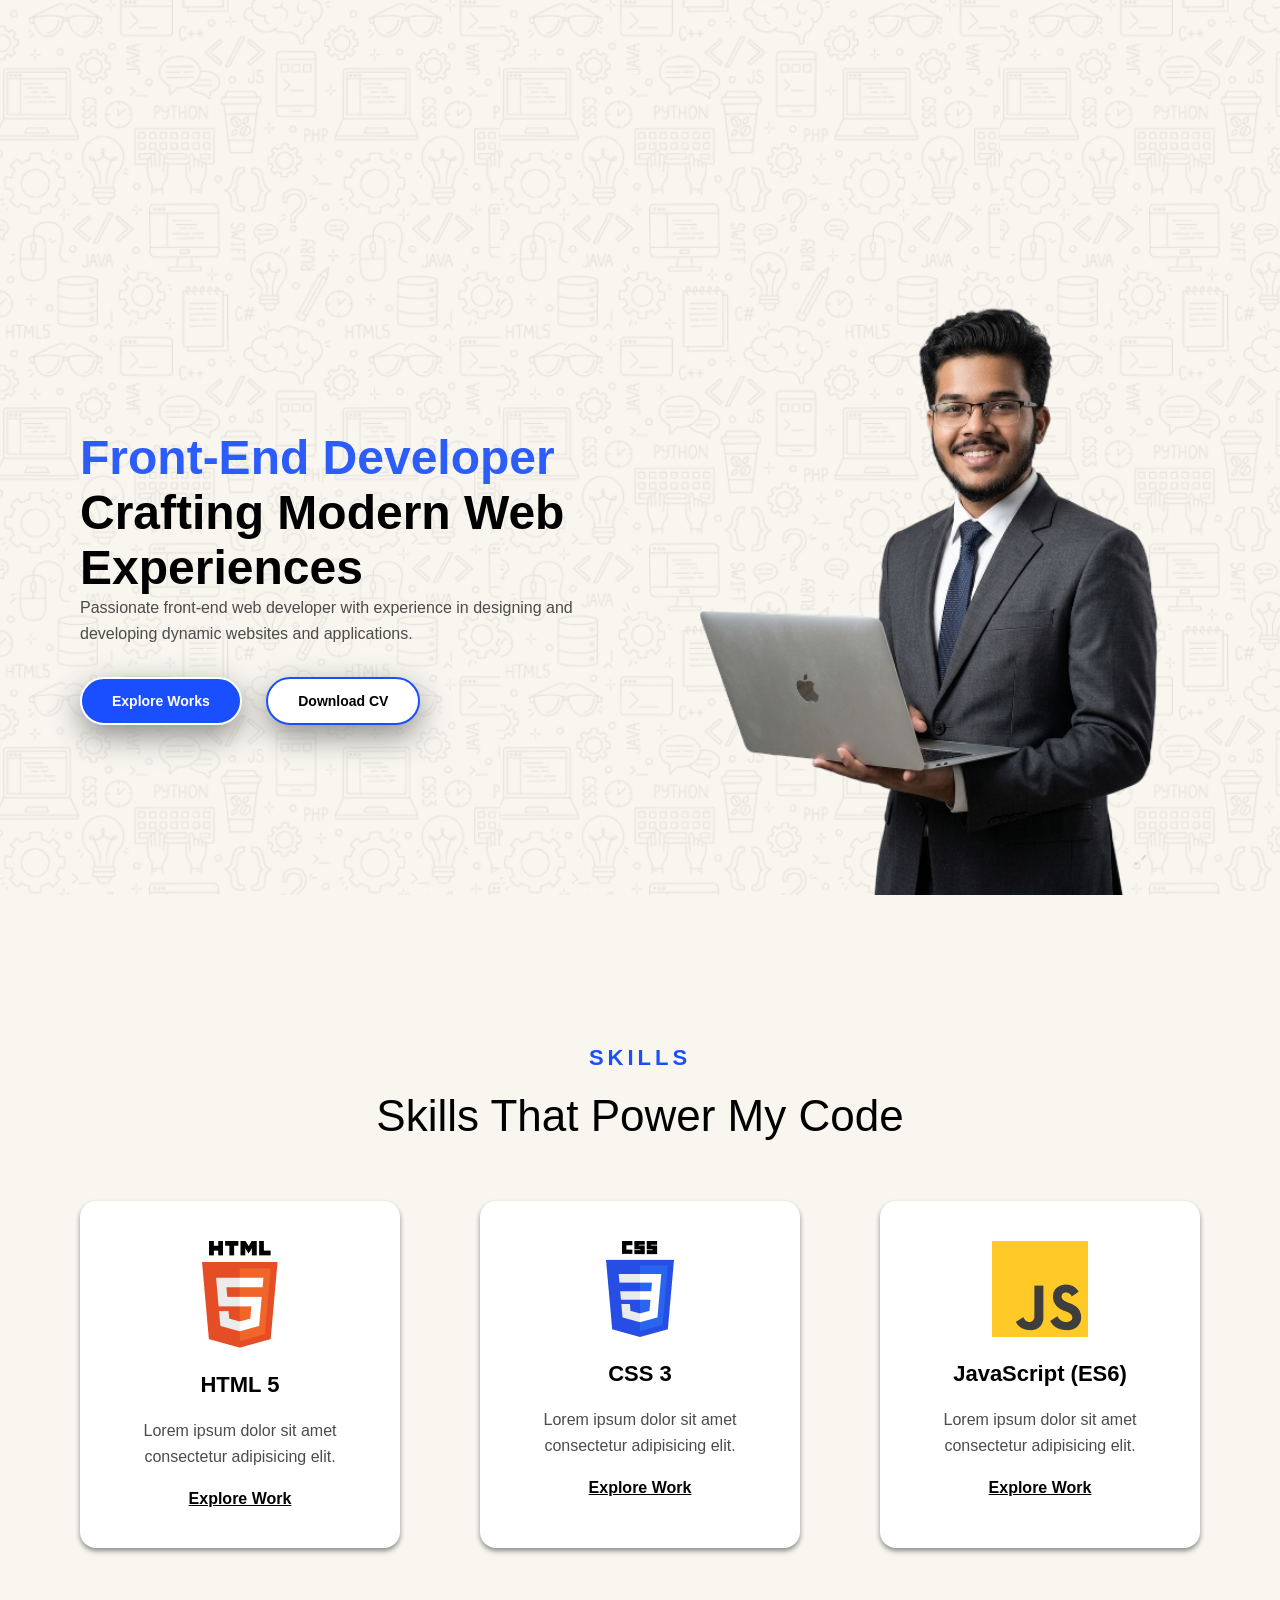
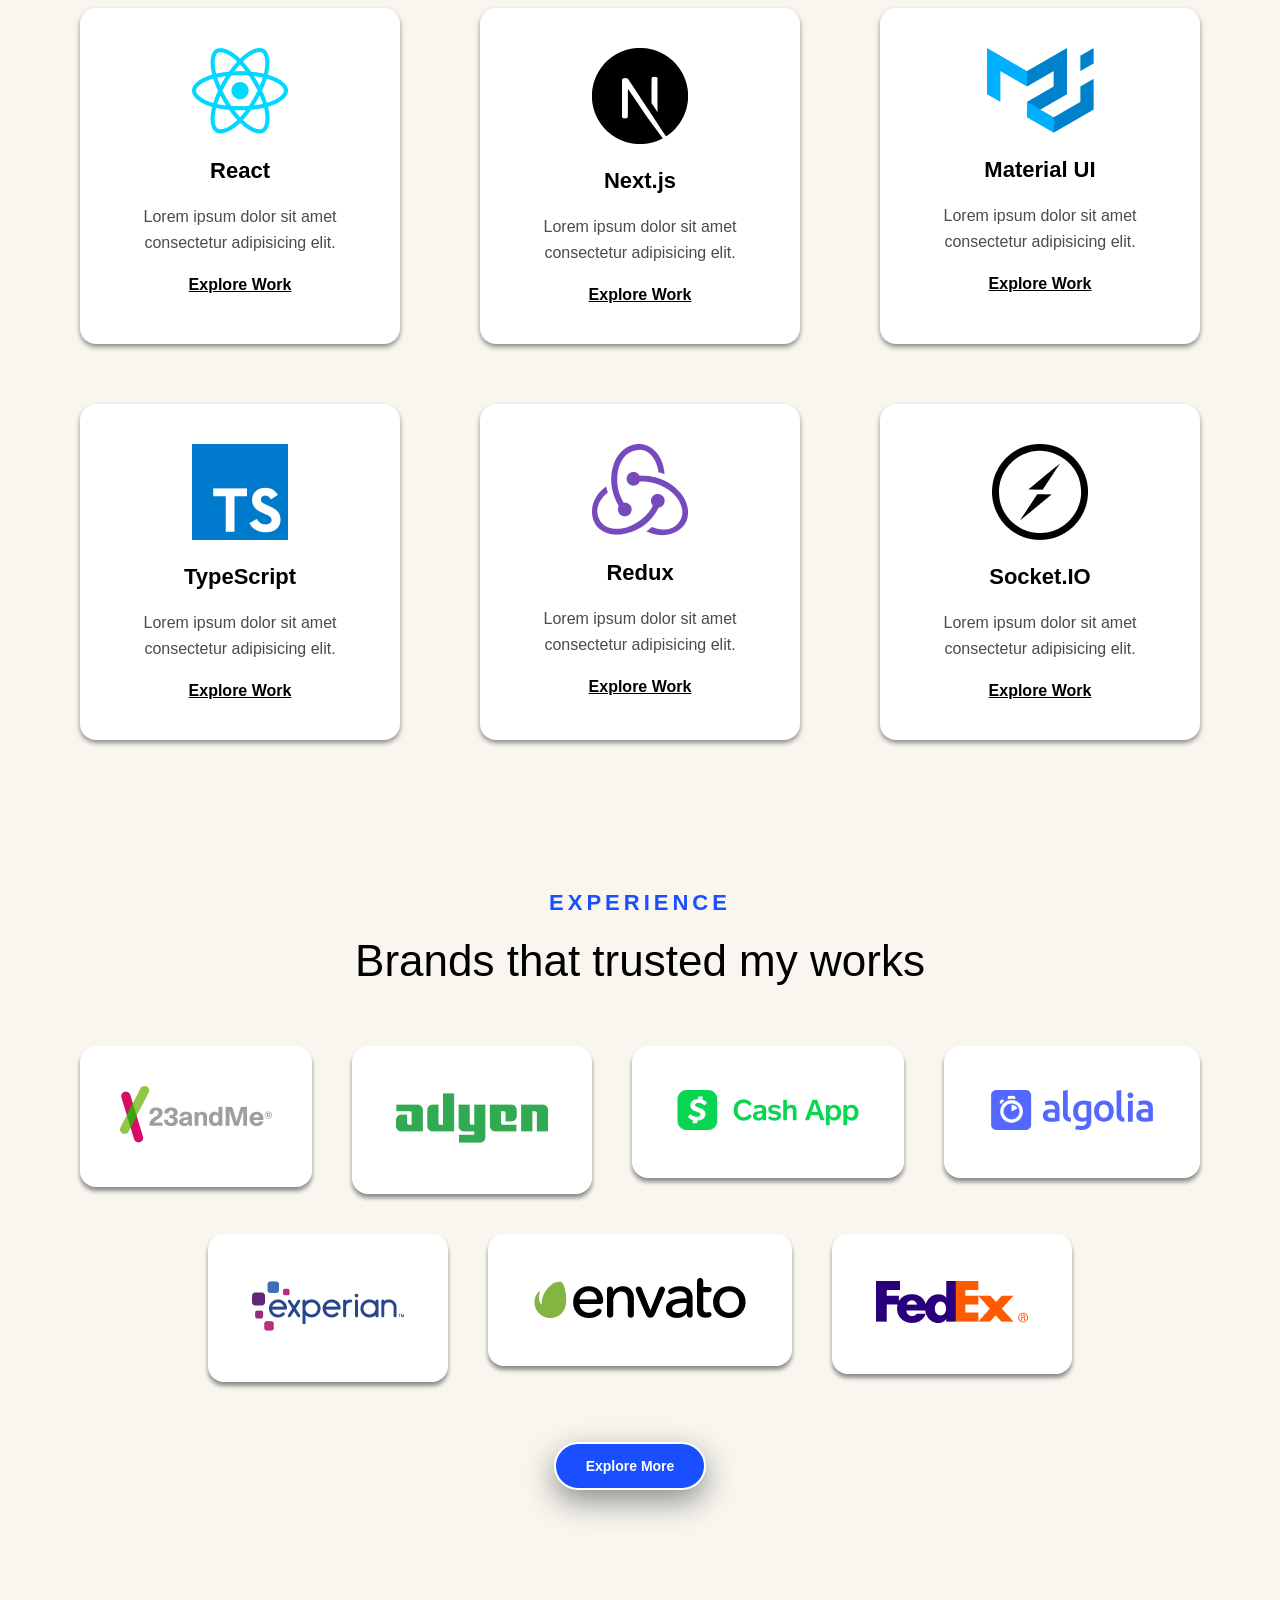
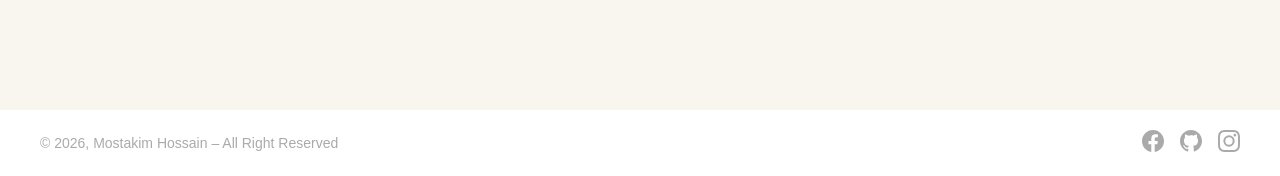
==== antigravity respponsive/index.html @ 414778c6 "first commit" ====
<!DOCTYPE html>
<html lang="en">

<head>
    <meta charset="UTF-8">
    <meta name="viewport" content="width=device-width, initial-scale=1.0">
    <title>Mostakim | Home</title>
    <link rel="icon" href="assets/websie icon M.png">

    <link rel="stylesheet" href="style.css">
</head>

<body>
    <!-- hero section -->

    <div id="hero">
        <div id="hero-container" class="container">
            <div id="hero-text">
                <h1><span>Front-End Developer</span> Crafting Modern Web Experiences</h1>

                <p>Passionate front-end web developer with experience in designing and developing dynamic websites and
                    applications.</p>
                <div class="hero-btn">
                    <button class="btn">Explore Works</button>
                    <button class="btn2">Download CV</button>
                </div>
            </div>
            <div id="hero-image">
                <img src="assets/me.png" alt="">
            </div>
        </div>
    </div>

    <!-- skill section -->
    <div id="skill">
        <div id="skill container" class="container">
            <div class="heading">
                <h4>Skills</h4>
                <h2>Skills That Power My Code</h2>
            </div>
            <div class="card-box">
                <div class="card">
                    <img src="assets/html.png" alt="">
                    <h3>HTML 5</h3>
                    <p>Lorem ipsum dolor sit amet consectetur adipisicing elit.</p>
                    <a href="">Explore Work</a>
                </div>
                <div class="card">
                    <img src="assets/css.png" alt="">
                    <h3>CSS 3</h3>
                    <p>Lorem ipsum dolor sit amet consectetur adipisicing elit.</p>
                    <a href="">Explore Work</a>
                </div>
                <div class="card">
                    <img src="assets/js.png" alt="">
                    <h3>JavaScript (ES6)</h3>
                    <p>Lorem ipsum dolor sit amet consectetur adipisicing elit.</p>
                    <a href="">Explore Work</a>
                </div>

            </div>
            <div class="card-box">
                <div class="card">
                    <img src="assets/react.png" alt="">
                    <h3>React</h3>
                    <p>Lorem ipsum dolor sit amet consectetur adipisicing elit.</p>
                    <a href="">Explore Work</a>
                </div>
                <div class="card">
                    <img src="assets/next.png" alt="">
                    <h3>Next.js</h3>
                    <p>Lorem ipsum dolor sit amet consectetur adipisicing elit.</p>
                    <a href="">Explore Work</a>
                </div>
                <div class="card">
                    <img src="assets/mui.png" alt="">
                    <h3>Material UI</h3>
                    <p>Lorem ipsum dolor sit amet consectetur adipisicing elit.</p>
                    <a href="">Explore Work</a>
                </div>

            </div>
            <div class="card-box">
                <div class="card">
                    <img src="assets/typescript.png" alt="">
                    <h3>TypeScript</h3>
                    <p>Lorem ipsum dolor sit amet consectetur adipisicing elit.</p>
                    <a href="">Explore Work</a>
                </div>
                <div class="card">
                    <img src="assets/redux.png" alt="">
                    <h3>Redux</h3>
                    <p>Lorem ipsum dolor sit amet consectetur adipisicing elit.</p>
                    <a href="">Explore Work</a>
                </div>
                <div class="card">
                    <img src="assets/socket.png" alt="">
                    <h3>Socket.IO</h3>
                    <p>Lorem ipsum dolor sit amet consectetur adipisicing elit.</p>
                    <a href="">Explore Work</a>
                </div>

            </div>
        </div>
    </div>

    <!-- experience section -->
    <div id="exp">
        <div id="exp-container" class="container">
            <div class="heading">
                <h4>Experience</h4>
                <h2>Brands that trusted my works</h2>
            </div>
            <div class="comp-cards">
                <a href="https://www.23andme.com/?srsltid=AfmBOoq5OPsmshM1Zv9H9POGUrscAlkQRJqautSvY4ipvyZm44RT63Hj"
                    target="_blank">
                    <div class="brands">

                        <img src="assets/brands-1.png" alt="23andme">

                    </div>
                </a>
                <a href="https://www.adyen.com/" target="_blank">
                    <div class="brands">

                        <img src="assets/brands-2.png" alt="adyen">

                    </div>
                </a>
                <a href="https://play.google.com/store/apps/details?id=com.squareup.cash&hl=en" target="_blank">
                    <div class="brands">

                        <img src="assets/brands-3.png" alt="cash app">

                    </div>
                </a>
                <a href="https://www.algolia.com/" target="_blank">
                    <div class="brands">

                        <img src="assets/brands-4.png" alt="algolia">

                    </div>
                </a>
                <a href="https://www.experian.com/" target="_blank">
                    <div class="brands">

                        <img src="assets/brands-5.png" alt="experian">

                    </div>
                </a>
                <a href="https://elements.envato.com/?srsltid=AfmBOopQHeaHXt1V6J1I0JmTtSNlZuUNoBLjtfrAPduVcAK2z_wOfQS1"
                    target="_blank">
                    <div class="brands">

                        <img src="assets/brands-6.png" alt="envato">

                    </div>
                </a>
                <a href="https://www.fedex.com/" target="_blank">
                    <div class="brands">

                        <img src="assets/brands-7.png" alt="fedex">

                    </div>
                </a>
            </div>
            <div class="btn-container">
                <button class="btn">Explore More</button>
            </div>
        </div>
    </div>

    <!-- footer section -->
    <footer>
        <p>© 2026, Mostakim Hossain – All Right Reserved</p>
        <div class="social-icons">
            <a href="https://www.facebook.com/hira1093" target="_blank" aria-label="Facebook">
                <svg width="22" height="22" viewBox="0 0 24 24" fill="currentColor">
                    <path
                        d="M24 12.073C24 5.404 18.627 0 12 0S0 5.404 0 12.073C0 18.1 4.388 23.094 10.125 24v-8.437H7.078v-3.49h3.047v-2.66c0-3.025 1.792-4.697 4.532-4.697 1.313 0 2.686.235 2.686.235v2.97h-1.513c-1.491 0-1.956.93-1.956 1.883v2.269h3.328l-.532 3.49h-2.796V24C19.612 23.094 24 18.1 24 12.073z" />
                </svg>
            </a>
            <a href="https://github.com/mostakimhossain3581" target="_blank" aria-label="GitHub">
                <svg width="22" height="22" viewBox="0 0 24 24" fill="currentColor">
                    <path
                        d="M12 0C5.374 0 0 5.373 0 12c0 5.302 3.438 9.8 8.207 11.387.599.111.793-.261.793-.577v-2.234c-3.338.726-4.033-1.416-4.033-1.416-.546-1.387-1.333-1.756-1.333-1.756-1.089-.745.083-.729.083-.729 1.205.084 1.839 1.237 1.839 1.237 1.07 1.834 2.807 1.304 3.492.997.107-.775.418-1.305.762-1.604-2.665-.305-5.467-1.334-5.467-5.931 0-1.311.469-2.381 1.236-3.221-.124-.303-.535-1.524.117-3.176 0 0 1.008-.322 3.301 1.23A11.509 11.509 0 0 1 12 5.803c1.02.005 2.047.138 3.006.404 2.291-1.552 3.297-1.23 3.297-1.23.653 1.653.242 2.874.118 3.176.77.84 1.235 1.911 1.235 3.221 0 4.609-2.807 5.624-5.479 5.921.43.372.823 1.102.823 2.222v3.293c0 .319.192.694.801.576C20.566 21.797 24 17.3 24 12c0-6.627-5.373-12-12-12z" />
                </svg>
            </a>
            <a href="https://www.instagram.com/_hiiiiiiira_/" target="_blank" aria-label="Instagram">
                <svg width="22" height="22" viewBox="0 0 24 24" fill="currentColor">
                    <path
                        d="M12 2.163c3.204 0 3.584.012 4.85.07 3.252.148 4.771 1.691 4.919 4.919.058 1.265.069 1.645.069 4.849 0 3.205-.012 3.584-.069 4.849-.149 3.225-1.664 4.771-4.919 4.919-1.266.058-1.644.07-4.85.07-3.204 0-3.584-.012-4.849-.07-3.26-.149-4.771-1.699-4.919-4.92-.058-1.265-.07-1.644-.07-4.849 0-3.204.013-3.583.07-4.849.149-3.227 1.664-4.771 4.919-4.919 1.266-.057 1.645-.069 4.849-.069zM12 0C8.741 0 8.333.014 7.053.072 2.695.272.273 2.69.073 7.052.014 8.333 0 8.741 0 12c0 3.259.014 3.668.072 4.948.2 4.358 2.618 6.78 6.98 6.98C8.333 23.986 8.741 24 12 24c3.259 0 3.668-.014 4.948-.072 4.354-.2 6.782-2.618 6.979-6.98.059-1.28.073-1.689.073-4.948 0-3.259-.014-3.667-.072-4.947-.196-4.354-2.617-6.78-6.979-6.98C15.668.014 15.259 0 12 0zm0 5.838a6.162 6.162 0 1 0 0 12.324 6.162 6.162 0 0 0 0-12.324zM12 16a4 4 0 1 1 0-8 4 4 0 0 1 0 8zm6.406-11.845a1.44 1.44 0 1 0 0 2.881 1.44 1.44 0 0 0 0-2.881z" />
                </svg>
            </a>
        </div>
    </footer>

</body>

</html>
---- antigravity respponsive/style.css ----
* {
    margin: 0;
    padding: 0;
    font-family: plus-jakarta, sans-serif;
    box-sizing: border-box;
}

body {
    background-color: #f8f6ee;
}

/* common class */
.btn {
    background-color: #1a4fff;
    color: #fff;
    padding: 14px 30px;
    border-radius: 30px;
    font-size: 14px;
    font-weight: bold;
    box-shadow: 0px 11px 31px 0px #8C8C8C;
    cursor: pointer;
    margin-right: 20px;
    margin-bottom: 10px;
    border: 2px solid white;
    transition: all 1s;
}

.btn:hover {
    background-color: white;
    color: black;
    border-color: white;
}

.btn2 {
    background-color: white;
    padding: 14px 30px;
    border-radius: 30px;
    font-size: 14px;
    font-weight: bold;
    color: black;
    box-shadow: 0px 11px 31px 0px #8C8C8C;
    cursor: pointer;
    border: 2px solid #1a4fff;
    transition: all 1s;
}

.btn2:hover {
    background-color: #1a4fff;
    color: white;
    border-color: #1a4fff;
}

.container {
    width: 87.5%;
    margin: 0 auto;
}

.heading {
    margin-bottom: 60px;
    text-align: center;

}

.heading h4 {
    font-size: 22px;
    text-transform: uppercase;
    letter-spacing: 4px;
    color: #1a4fff;
    font-weight: bold;
    margin-bottom: 20px;

}

.heading h2 {
    font-size: 44px;
    font-weight: 500;
}

.card-box {
    display: flex;
    text-align: center;
    justify-content: space-between;
    gap: 30px;
    margin-bottom: 60px;
}

.card {
    background-color: #fff;
    padding: 40px;
    border-radius: 16px;
    box-shadow: 0px 3px 5px #8C8C8C;
    width: 320px;
    transition: transform 0.3s ease, opacity 0.3s ease;

}

.card:hover {
    transform: scale(1.1);
    opacity: 0.9;
    background-color: #dedede;
}

.card * {
    margin-bottom: 20px;
}

.card h3 {
    font-size: 22px;
    font-weight: bold;
}

.card p {
    font-size: 16px;
    color: #4B4B4B;
    font-weight: 500;
    line-height: 26px;
}

.card a {
    color: black;
    font-weight: bold;

}

.brands {
    padding: 40px;
    background-color: white;
    box-shadow: 0px 4px 4px #8C8C8C;
    border-radius: 16px;
    cursor: pointer;
    transition: transform 0.3s ease, opacity 0.3s ease;
}

.brands:hover {
    transform: scale(1.05);
    background-color: #f6f6f6;
}

#hero {

    margin-bottom: 150px;
    padding-top: 20px;

    background-image: url(./assets/Hero-bg.png);
    background-size: 500px;
}

#hero-container {
    display: flex;
    align-items: flex-end;
    justify-content: space-between;
    gap: 40px;
    width: 87.5%;
    margin: 0 auto;
    padding-right: 20px;
    height: 97.2vh;


}

#hero-text {
    padding-bottom: 160px;
}

#hero-text h1 {
    font-size: 48px;

}

#hero-text h1 span {
    color: #2c5cfa;

}

#hero-text p {
    font-size: 16px;
    color: #4B4B4B;
    font-weight: 500;
    line-height: 26px;
    margin-bottom: 30px;
}

#hero-image img {
    width: 500px;
    vertical-align: middle;
}

#skill,
#exp {
    margin-bottom: 150px;
}

.comp-cards {
    display: flex;

    justify-content: center;
    gap: 40px;
    flex-wrap: wrap;

}

.btn-container {
    text-align: center;
    padding: 60px 0;
}

footer {
    background: #ffffff;
    padding: 20px 40px;
    display: flex;
    align-items: center;
    justify-content: space-between;
}

footer p {
    color: #aaaaaa;
    font-size: 14px;
    margin: 0;
}

.social-icons {
    display: flex;
    gap: 16px;
    align-items: center;
}

.social-icons a {
    color: #aaaaaa;
    text-decoration: none;
    transition: color 0.2s ease;
}

.social-icons a:hover {
    color: #ffffff;
}

/* ==========================================
   RESPONSIVE DESIGN SYSTEM
   ========================================== */

/* Safeguard to prevent horizontal overflow on smaller viewports */
html, body {
    overflow-x: hidden;
}

/* Tablets and Medium Screens */
@media (max-width: 1024px) {
    .container {
        width: 90%;
    }

    #hero {
        margin-bottom: 80px;
        background-size: 400px;
        background-position: center 20px;
    }

    #hero-container {
        height: auto;
        padding-top: 60px;
        padding-bottom: 40px;
        flex-direction: column;
        align-items: center;
        justify-content: center;
        text-align: center;
        gap: 40px;
    }

    #hero-text {
        padding-bottom: 0;
        width: 100%;
    }

    .hero-btn {
        display: flex;
        justify-content: center;
        flex-wrap: wrap;
        gap: 12px;
    }

    .hero-btn .btn, 
    .hero-btn .btn2 {
        margin-right: 0;
        margin-bottom: 0;
    }

    #hero-image {
        display: flex;
        justify-content: center;
        width: 100%;
    }

    #hero-image img {
        width: 100%;
        max-width: 420px;
        height: auto;
    }

    #skill, #exp {
        margin-bottom: 80px;
    }

    .heading {
        margin-bottom: 40px;
    }

    .heading h2 {
        font-size: 36px;
    }

    .card-box {
        flex-wrap: wrap;
        justify-content: center;
        gap: 20px;
        margin-bottom: 40px;
    }

    .card {
        width: calc(50% - 10px);
        min-width: 280px;
        max-width: 360px;
        padding: 30px 20px;
    }
}

/* Mobile Devices and Smaller Tablets */
@media (max-width: 768px) {
    #hero {
        background-size: 300px;
    }

    #hero-text h1 {
        font-size: 34px;
        line-height: 1.2;
    }

    .heading h4 {
        font-size: 18px;
        margin-bottom: 10px;
    }

    .heading h2 {
        font-size: 26px;
    }

    .card {
        width: 100%;
        max-width: 360px;
        margin-bottom: 10px;
    }
    
    .card-box {
        margin-bottom: 20px;
    }

    .comp-cards {
        gap: 16px;
    }

    .brands {
        padding: 20px 30px;
    }
}

/* Small Mobiles */
@media (max-width: 600px) {
    footer {
        flex-direction: column;
        gap: 15px;
        text-align: center;
        padding: 30px 20px;
    }
}
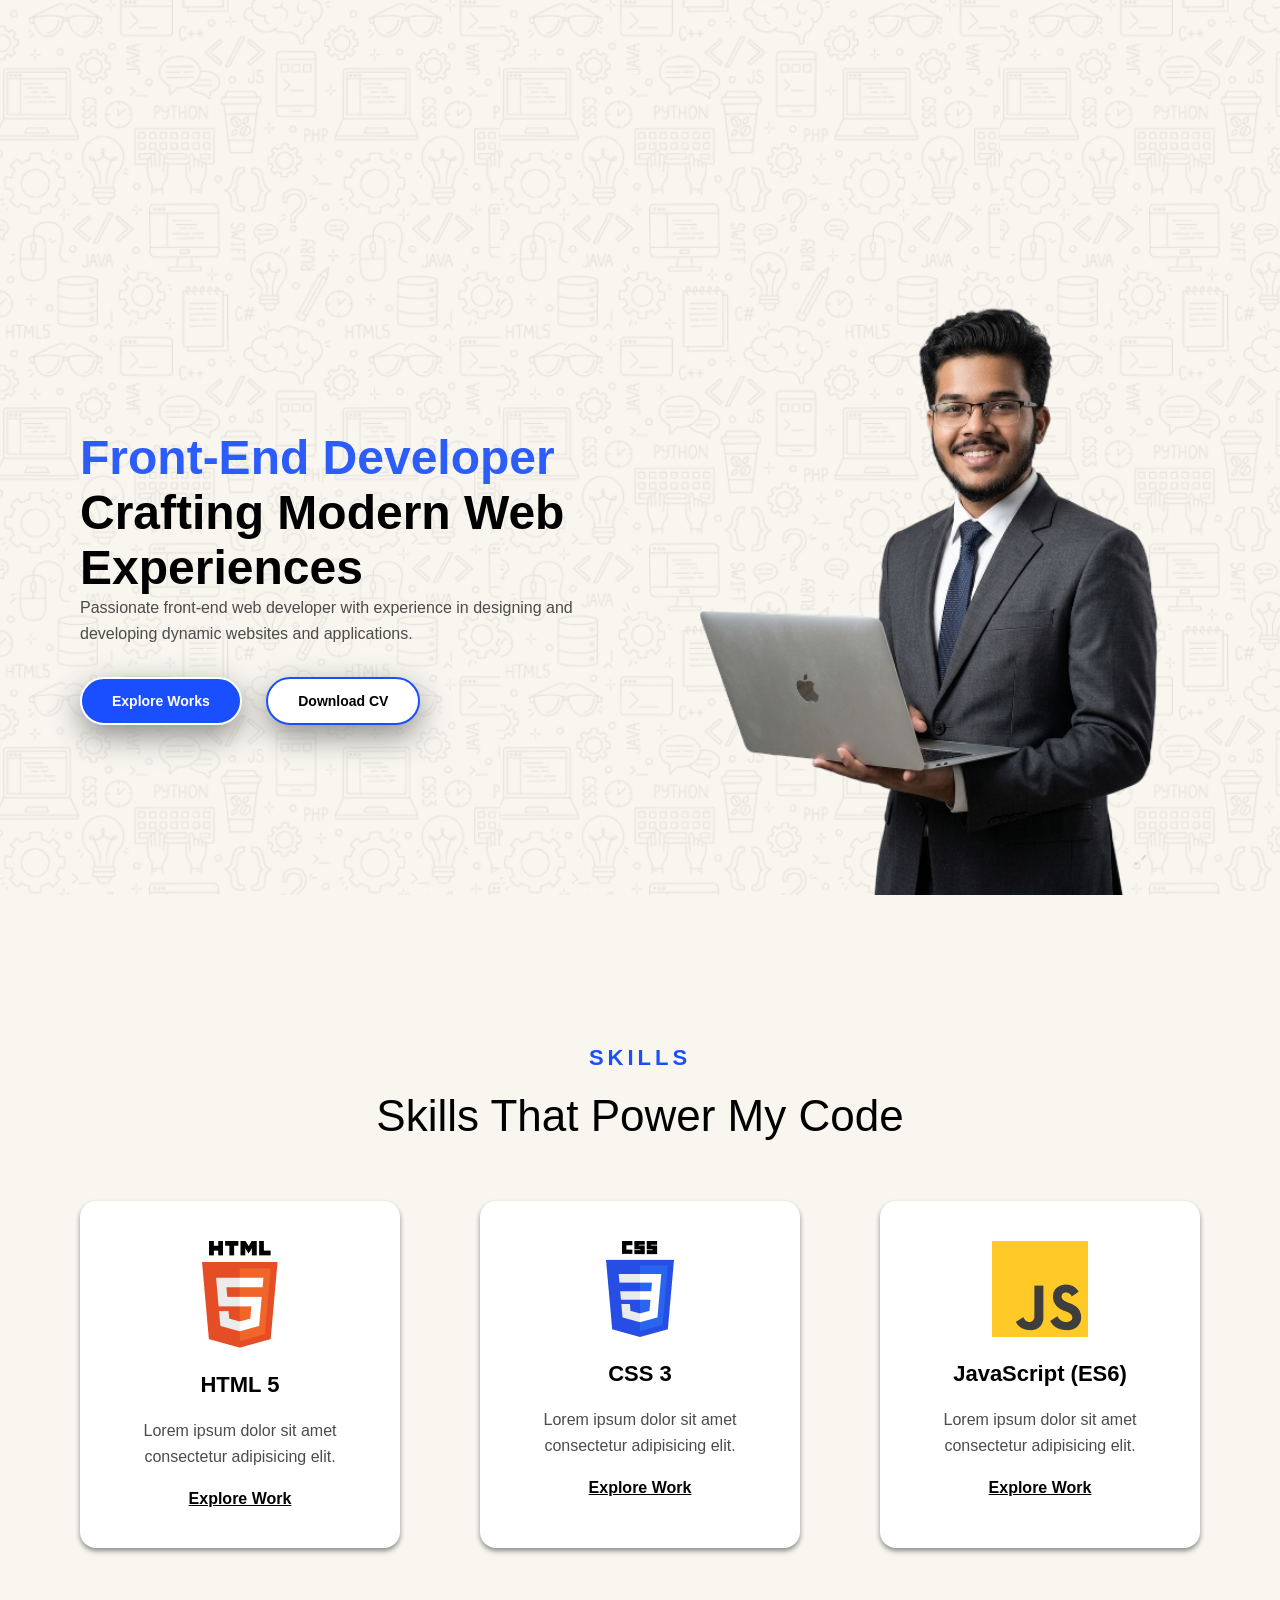
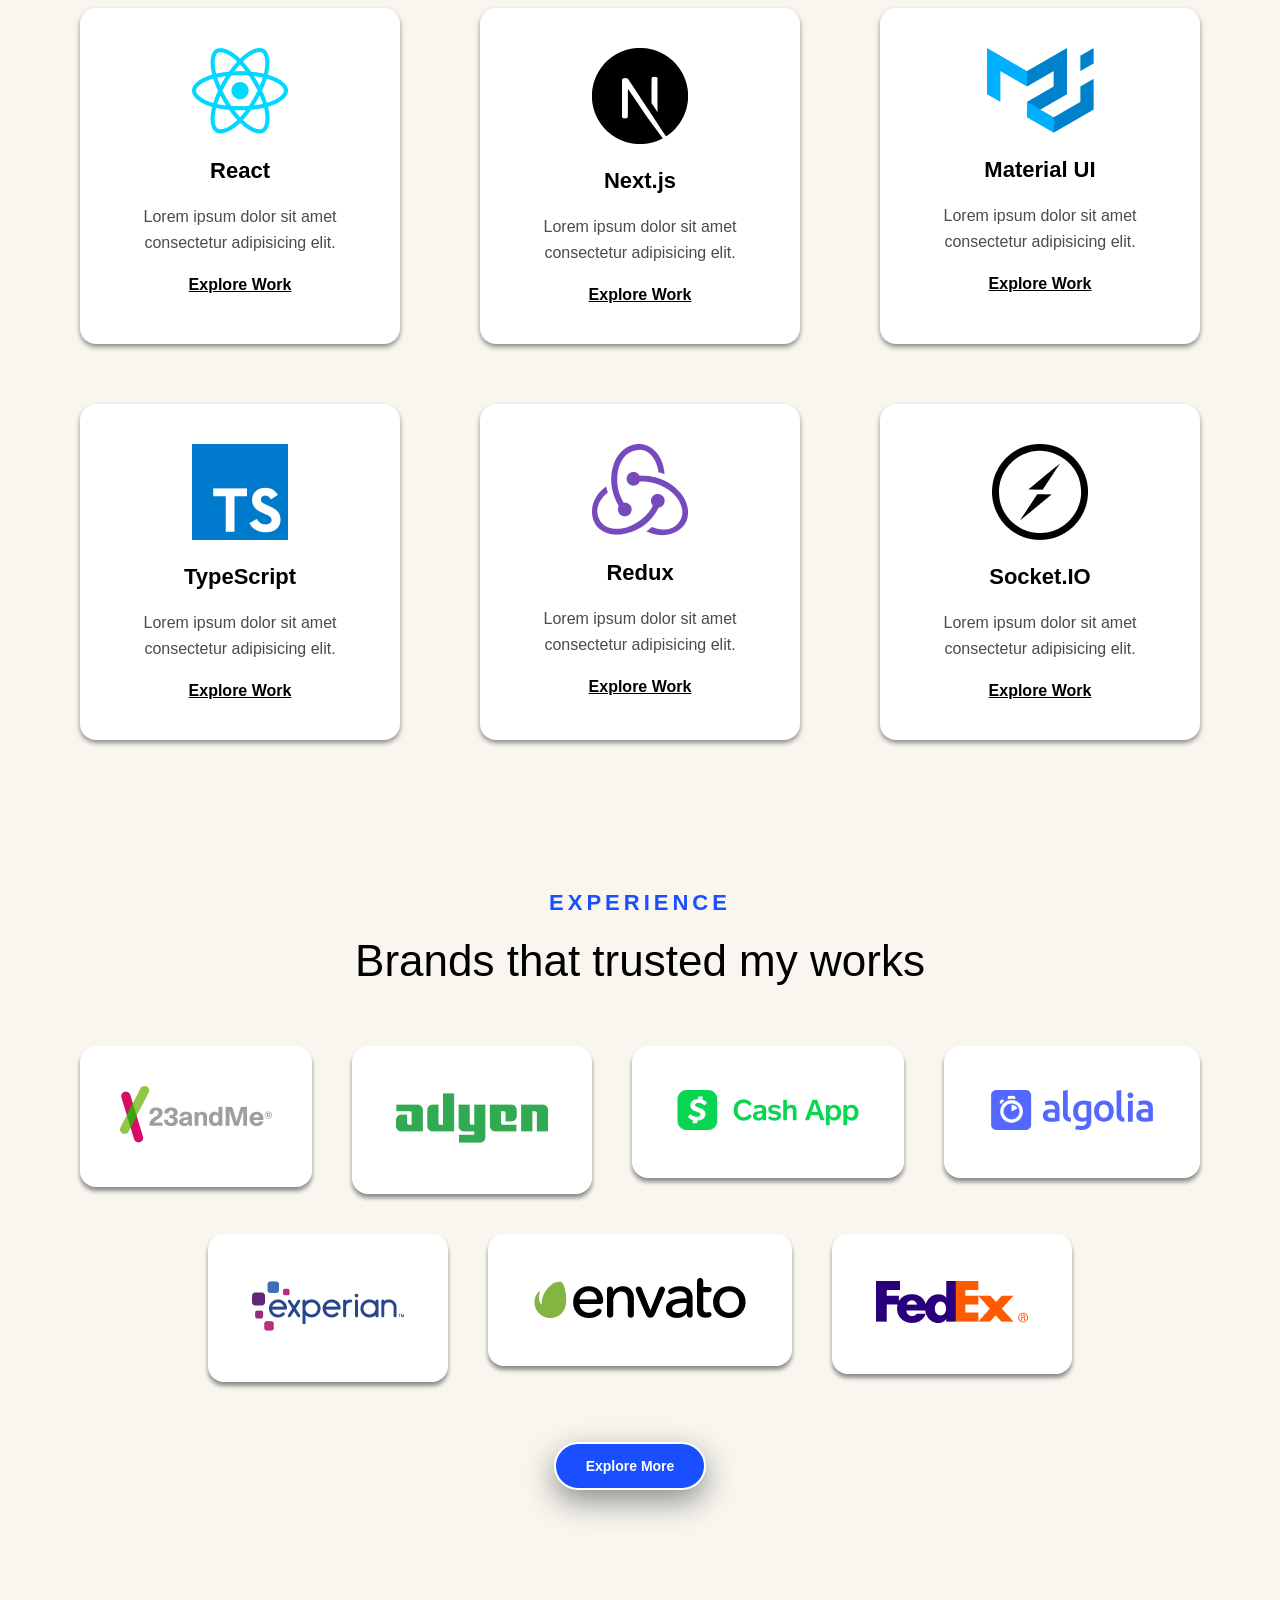
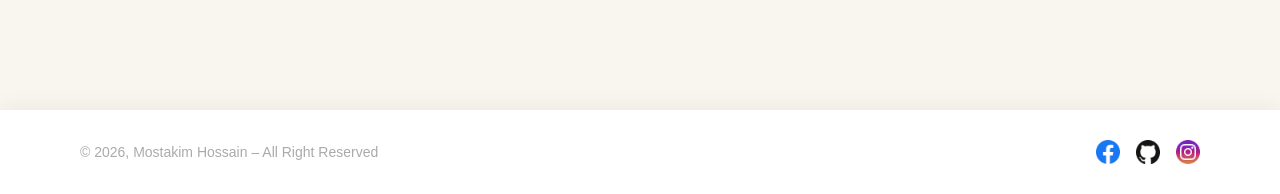
==== commit 7a7d15bd: "first commit" ====
--- a/antigravity respponsive/index.html
+++ b/antigravity respponsive/index.html
@@ -172,26 +172,19 @@
 
     <!-- footer section -->
     <footer>
-        <p>© 2026, Mostakim Hossain – All Right Reserved</p>
-        <div class="social-icons">
-            <a href="https://www.facebook.com/hira1093" target="_blank" aria-label="Facebook">
-                <svg width="22" height="22" viewBox="0 0 24 24" fill="currentColor">
-                    <path
-                        d="M24 12.073C24 5.404 18.627 0 12 0S0 5.404 0 12.073C0 18.1 4.388 23.094 10.125 24v-8.437H7.078v-3.49h3.047v-2.66c0-3.025 1.792-4.697 4.532-4.697 1.313 0 2.686.235 2.686.235v2.97h-1.513c-1.491 0-1.956.93-1.956 1.883v2.269h3.328l-.532 3.49h-2.796V24C19.612 23.094 24 18.1 24 12.073z" />
-                </svg>
-            </a>
-            <a href="https://github.com/mostakimhossain3581" target="_blank" aria-label="GitHub">
-                <svg width="22" height="22" viewBox="0 0 24 24" fill="currentColor">
-                    <path
-                        d="M12 0C5.374 0 0 5.373 0 12c0 5.302 3.438 9.8 8.207 11.387.599.111.793-.261.793-.577v-2.234c-3.338.726-4.033-1.416-4.033-1.416-.546-1.387-1.333-1.756-1.333-1.756-1.089-.745.083-.729.083-.729 1.205.084 1.839 1.237 1.839 1.237 1.07 1.834 2.807 1.304 3.492.997.107-.775.418-1.305.762-1.604-2.665-.305-5.467-1.334-5.467-5.931 0-1.311.469-2.381 1.236-3.221-.124-.303-.535-1.524.117-3.176 0 0 1.008-.322 3.301 1.23A11.509 11.509 0 0 1 12 5.803c1.02.005 2.047.138 3.006.404 2.291-1.552 3.297-1.23 3.297-1.23.653 1.653.242 2.874.118 3.176.77.84 1.235 1.911 1.235 3.221 0 4.609-2.807 5.624-5.479 5.921.43.372.823 1.102.823 2.222v3.293c0 .319.192.694.801.576C20.566 21.797 24 17.3 24 12c0-6.627-5.373-12-12-12z" />
-                </svg>
-            </a>
-            <a href="https://www.instagram.com/_hiiiiiiira_/" target="_blank" aria-label="Instagram">
-                <svg width="22" height="22" viewBox="0 0 24 24" fill="currentColor">
-                    <path
-                        d="M12 2.163c3.204 0 3.584.012 4.85.07 3.252.148 4.771 1.691 4.919 4.919.058 1.265.069 1.645.069 4.849 0 3.205-.012 3.584-.069 4.849-.149 3.225-1.664 4.771-4.919 4.919-1.266.058-1.644.07-4.85.07-3.204 0-3.584-.012-4.849-.07-3.26-.149-4.771-1.699-4.919-4.92-.058-1.265-.07-1.644-.07-4.849 0-3.204.013-3.583.07-4.849.149-3.227 1.664-4.771 4.919-4.919 1.266-.057 1.645-.069 4.849-.069zM12 0C8.741 0 8.333.014 7.053.072 2.695.272.273 2.69.073 7.052.014 8.333 0 8.741 0 12c0 3.259.014 3.668.072 4.948.2 4.358 2.618 6.78 6.98 6.98C8.333 23.986 8.741 24 12 24c3.259 0 3.668-.014 4.948-.072 4.354-.2 6.782-2.618 6.979-6.98.059-1.28.073-1.689.073-4.948 0-3.259-.014-3.667-.072-4.947-.196-4.354-2.617-6.78-6.979-6.98C15.668.014 15.259 0 12 0zm0 5.838a6.162 6.162 0 1 0 0 12.324 6.162 6.162 0 0 0 0-12.324zM12 16a4 4 0 1 1 0-8 4 4 0 0 1 0 8zm6.406-11.845a1.44 1.44 0 1 0 0 2.881 1.44 1.44 0 0 0 0-2.881z" />
-                </svg>
-            </a>
+        <div id="footer-container" class="container">
+            <p>© 2026, Mostakim Hossain – All Right Reserved</p>
+            <div class="social-icons">
+                <a href="https://www.facebook.com/hira1093" target="_blank">
+                    <img src="assets/icon-fb.png" alt="Facebook">
+                </a>
+                <a href="https://github.com/mostakimhossain3581" target="_blank">
+                    <img src="assets/icon-github.png" alt="GitHub">
+                </a>
+                <a href="https://www.instagram.com/_hiiiiiiira_/" target="_blank">
+                    <img src="assets/icon-instagram.png" alt="Instagram">
+                </a>
+            </div>
         </div>
     </footer>
 
--- a/antigravity respponsive/style.css
+++ b/antigravity respponsive/style.css
@@ -206,7 +206,11 @@
 
 footer {
     background: #ffffff;
-    padding: 20px 40px;
+    padding: 30px 0;
+    box-shadow: 0px -4px 20px rgba(0, 0, 0, 0.05);
+}
+
+#footer-container {
     display: flex;
     align-items: center;
     justify-content: space-between;
@@ -225,21 +229,30 @@
 }
 
 .social-icons a {
-    color: #aaaaaa;
-    text-decoration: none;
-    transition: color 0.2s ease;
+    display: inline-flex;
+    align-items: center;
+    justify-content: center;
+    transition: transform 0.3s ease;
 }
 
 .social-icons a:hover {
-    color: #ffffff;
-}
+    transform: scale(1.2);
+    /* Simple premium scale-up effect */
+}
+
+.social-icons img {
+    width: 24px;
+    height: 24px;
+}
+
 
 /* ==========================================
    RESPONSIVE DESIGN SYSTEM
    ========================================== */
 
 /* Safeguard to prevent horizontal overflow on smaller viewports */
-html, body {
+html,
+body {
     overflow-x: hidden;
 }
 
@@ -278,7 +291,7 @@
         gap: 12px;
     }
 
-    .hero-btn .btn, 
+    .hero-btn .btn,
     .hero-btn .btn2 {
         margin-right: 0;
         margin-bottom: 0;
@@ -296,7 +309,8 @@
         height: auto;
     }
 
-    #skill, #exp {
+    #skill,
+    #exp {
         margin-bottom: 80px;
     }
 
@@ -348,7 +362,7 @@
         max-width: 360px;
         margin-bottom: 10px;
     }
-    
+
     .card-box {
         margin-bottom: 20px;
     }
@@ -364,10 +378,13 @@
 
 /* Small Mobiles */
 @media (max-width: 600px) {
-    footer {
+    #footer-container {
         flex-direction: column;
         gap: 15px;
         text-align: center;
+    }
+
+    footer {
         padding: 30px 20px;
     }
 }
